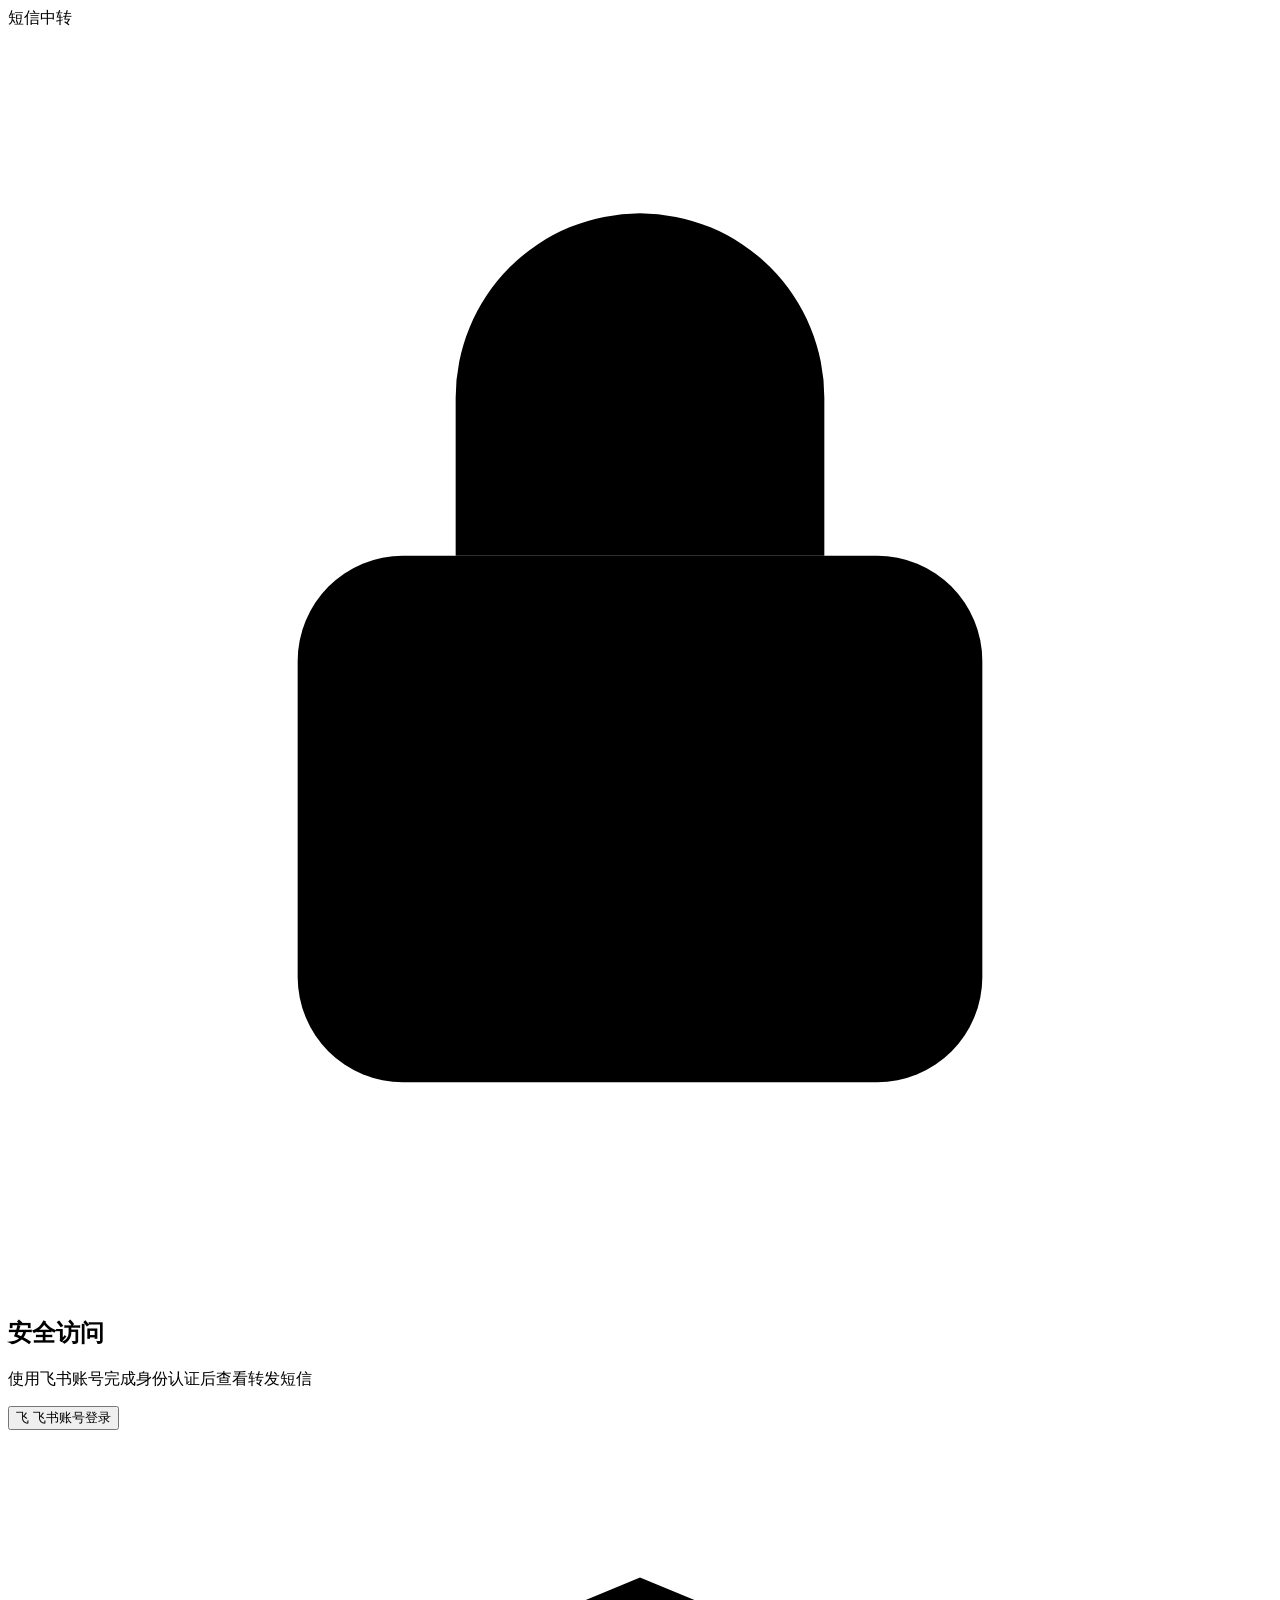
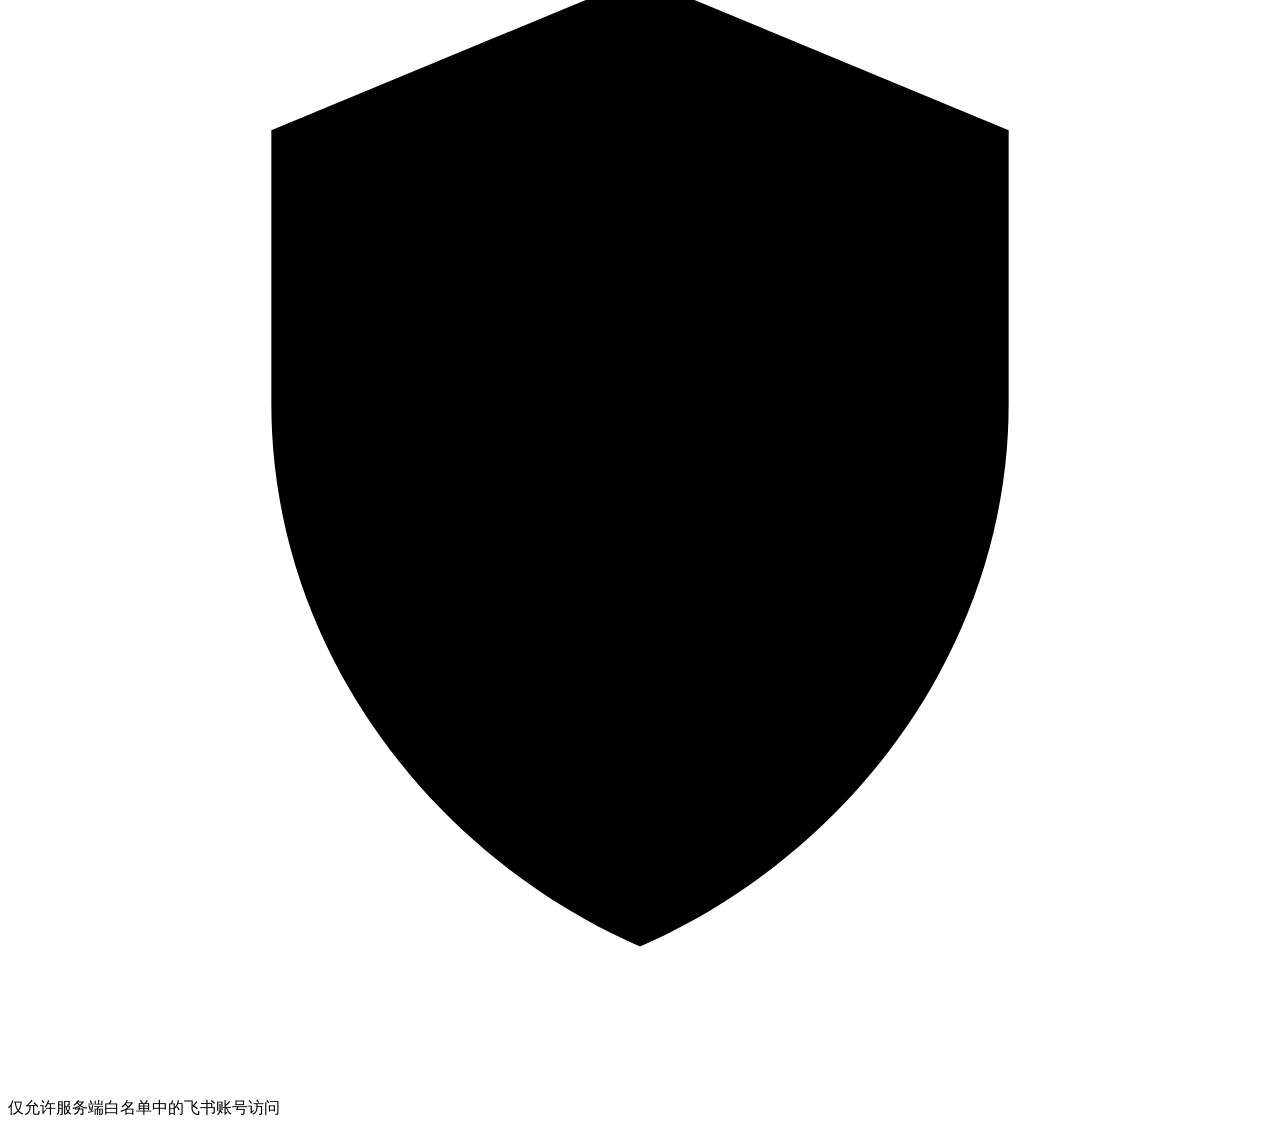
==== web/index.html @ bbb30cc6 "feat: publish self-hosted SMS relay" ====
<!doctype html>
<html lang="zh-CN">
<head>
  <meta charset="utf-8">
  <meta name="viewport" content="width=device-width, initial-scale=1, viewport-fit=cover">
  <meta name="color-scheme" content="light">
  <meta name="theme-color" content="#ffffff">
  <title>短信中转</title>
  <link rel="stylesheet" href="assets/app.css?v=1.0.0">
</head>
<body>
  <div class="site-shell">
    <header class="topbar">
      <div class="brand">短信中转</div>
      <div class="topbar-actions" id="topbar-actions" hidden>
        <span class="signed-in-user" id="signed-in-user"></span>
        <div class="service-state" id="service-state" role="status">
          <span class="status-dot" aria-hidden="true"></span>
          <span id="service-state-text">服务正常</span>
        </div>
        <span class="topbar-separator" aria-hidden="true"></span>
        <button class="text-button" id="logout-button" type="button">
          <svg aria-hidden="true" viewBox="0 0 24 24"><path d="M10 5H6.8A1.8 1.8 0 0 0 5 6.8v10.4A1.8 1.8 0 0 0 6.8 19H10M14.5 8l4 4-4 4M9 12h9"></path></svg>
          <span>退出登录</span>
        </button>
      </div>
    </header>

    <main class="login-view" id="login-view">
      <section class="login-card" aria-labelledby="login-title">
        <div class="lock-mark" aria-hidden="true">
          <svg viewBox="0 0 24 24"><rect x="5.5" y="10" width="13" height="10" rx="2"></rect><path d="M8.5 10V7a3.5 3.5 0 0 1 7 0v3M12 14v2"></path></svg>
        </div>
        <h1 id="login-title">安全访问</h1>
        <p class="login-subtitle">使用飞书账号完成身份认证后查看转发短信</p>
        <p class="form-error" id="login-error" role="alert" hidden></p>
        <button class="primary-button feishu-login-button" id="feishu-login" type="button">
          <span class="feishu-mark" aria-hidden="true">飞</span>
          <span>飞书账号登录</span>
          <span class="button-spinner" aria-hidden="true"></span>
        </button>
        <div class="session-note">
          <svg aria-hidden="true" viewBox="0 0 24 24"><path d="M12 2.8 19 5.7v5.2c0 4.5-2.9 8.5-7 10.3-4.1-1.8-7-5.8-7-10.3V5.7l7-2.9Z"></path><path d="m9 12 2 2 4-4"></path></svg>
          仅允许服务端白名单中的飞书账号访问
        </div>
      </section>
    </main>

    <main class="inbox-view" id="inbox-view" hidden>
      <section class="inbox-panel" aria-labelledby="inbox-title">
        <div class="panel-heading">
          <h1 id="inbox-title">收件箱</h1>
        </div>
        <div class="inbox-controls">
          <label class="search-box" for="search-input">
            <svg aria-hidden="true" viewBox="0 0 24 24"><circle cx="11" cy="11" r="6.5"></circle><path d="m16 16 4 4"></path></svg>
            <input id="search-input" type="search" placeholder="搜索号码或内容" autocomplete="off">
          </label>
          <div class="control-row">
            <button class="secondary-button" id="refresh-button" type="button">
              <svg aria-hidden="true" viewBox="0 0 24 24"><path d="M20 7v5h-5M4 17v-5h5"></path><path d="M6.1 9a7 7 0 0 1 11.5-2L20 9M4 15l2.4 2a7 7 0 0 0 11.5-2"></path></svg>
              刷新
            </button>
            <label class="switch-control">
              <span>自动刷新</span>
              <input id="auto-refresh" type="checkbox" checked>
              <span class="switch" aria-hidden="true"></span>
            </label>
          </div>
        </div>
        <div class="message-list" id="message-list" role="listbox" aria-label="短信列表" aria-live="polite"></div>
        <div class="list-empty" id="list-empty" hidden>
          <svg aria-hidden="true" viewBox="0 0 24 24"><path d="M4 5.5h16v11H8l-4 3v-14Z"></path></svg>
          <strong>暂无短信</strong>
          <span>收到新短信后会自动出现在这里</span>
        </div>
        <button class="load-more" id="load-more" type="button" hidden>加载更多</button>
        <div class="list-footer" id="list-footer">共 0 条</div>
      </section>

      <section class="detail-panel" aria-labelledby="detail-title">
        <div class="mobile-detail-bar">
          <button class="back-button" id="back-button" type="button">
            <svg aria-hidden="true" viewBox="0 0 24 24"><path d="m15 18-6-6 6-6"></path></svg>
            返回
          </button>
          <strong>短信详情</strong>
          <span aria-hidden="true"></span>
        </div>
        <div class="panel-heading desktop-detail-heading">
          <h2 id="detail-title">短信详情</h2>
        </div>
        <div class="detail-empty" id="detail-empty">
          <svg aria-hidden="true" viewBox="0 0 24 24"><path d="M4 7h16v12H4V7Z"></path><path d="m4 8 8 6 8-6"></path></svg>
          <strong>暂无短信</strong>
          <span>收到新短信后会自动出现在这里</span>
        </div>
        <article class="detail-card" id="detail-card" hidden>
          <div class="detail-row sender-row">
            <div class="detail-label">
              <svg aria-hidden="true" viewBox="0 0 24 24"><circle cx="12" cy="8" r="3.5"></circle><path d="M5 21v-2a7 7 0 0 1 14 0v2"></path></svg>
              <span>来源号码</span>
            </div>
            <div class="detail-value detail-sender-value">
              <span id="detail-sender"></span>
              <button class="copy-button" id="copy-sender" type="button" aria-label="复制来源号码" title="复制来源号码">
                <svg aria-hidden="true" viewBox="0 0 24 24"><rect x="8" y="8" width="10" height="10" rx="1.5"></rect><path d="M16 8V6a2 2 0 0 0-2-2H6a2 2 0 0 0-2 2v8a2 2 0 0 0 2 2h2"></path></svg>
              </button>
            </div>
          </div>
          <div class="detail-row content-row">
            <div class="detail-label">
              <svg aria-hidden="true" viewBox="0 0 24 24"><path d="M4 5h16v12H8l-4 3V5Z"></path><path d="M8 9h8M8 13h5"></path></svg>
              <span>短信内容</span>
            </div>
            <p class="message-content" id="detail-content"></p>
          </div>
          <div class="detail-row" id="verification-row" hidden>
            <div class="detail-label">
              <svg aria-hidden="true" viewBox="0 0 24 24"><path d="M5 7h14v10H5z"></path><path d="M8 10h8M8 14h5"></path></svg>
              <span>验证码</span>
            </div>
            <button class="verification-code" id="detail-code" type="button" title="点击复制验证码" aria-label="点击复制验证码"></button>
          </div>
          <div class="detail-row">
            <div class="detail-label">
              <svg aria-hidden="true" viewBox="0 0 24 24"><circle cx="12" cy="12" r="8"></circle><path d="M12 7v5l3 2"></path></svg>
              <span>接收时间</span>
            </div>
            <div class="detail-value" id="detail-time"></div>
          </div>
          <div class="detail-row">
            <div class="detail-label">
              <svg aria-hidden="true" viewBox="0 0 24 24"><path d="M7 3h8l3 3v15H7V3Z"></path><path d="M10 10h5v6h-5zM10 7h2"></path></svg>
              <span>SIM 卡</span>
            </div>
            <div class="detail-value" id="detail-sim"></div>
          </div>
          <div class="detail-row">
            <div class="detail-label">
              <svg aria-hidden="true" viewBox="0 0 24 24"><rect x="7" y="2.5" width="10" height="19" rx="2"></rect><path d="M10 18h4"></path></svg>
              <span>设备</span>
            </div>
            <div class="detail-value" id="detail-device"></div>
          </div>
          <div class="detail-row">
            <div class="detail-label">
              <svg aria-hidden="true" viewBox="0 0 24 24"><path d="M6 4h12v16H6zM9 8h6M9 12h6M9 16h4"></path></svg>
              <span>应用版本</span>
            </div>
            <div class="detail-value" id="detail-version"></div>
          </div>
        </article>
      </section>
    </main>
  </div>
  <div class="toast" id="toast" role="status" aria-live="polite" hidden></div>
  <script src="assets/app.js?v=1.0.0" defer></script>
</body>
</html>
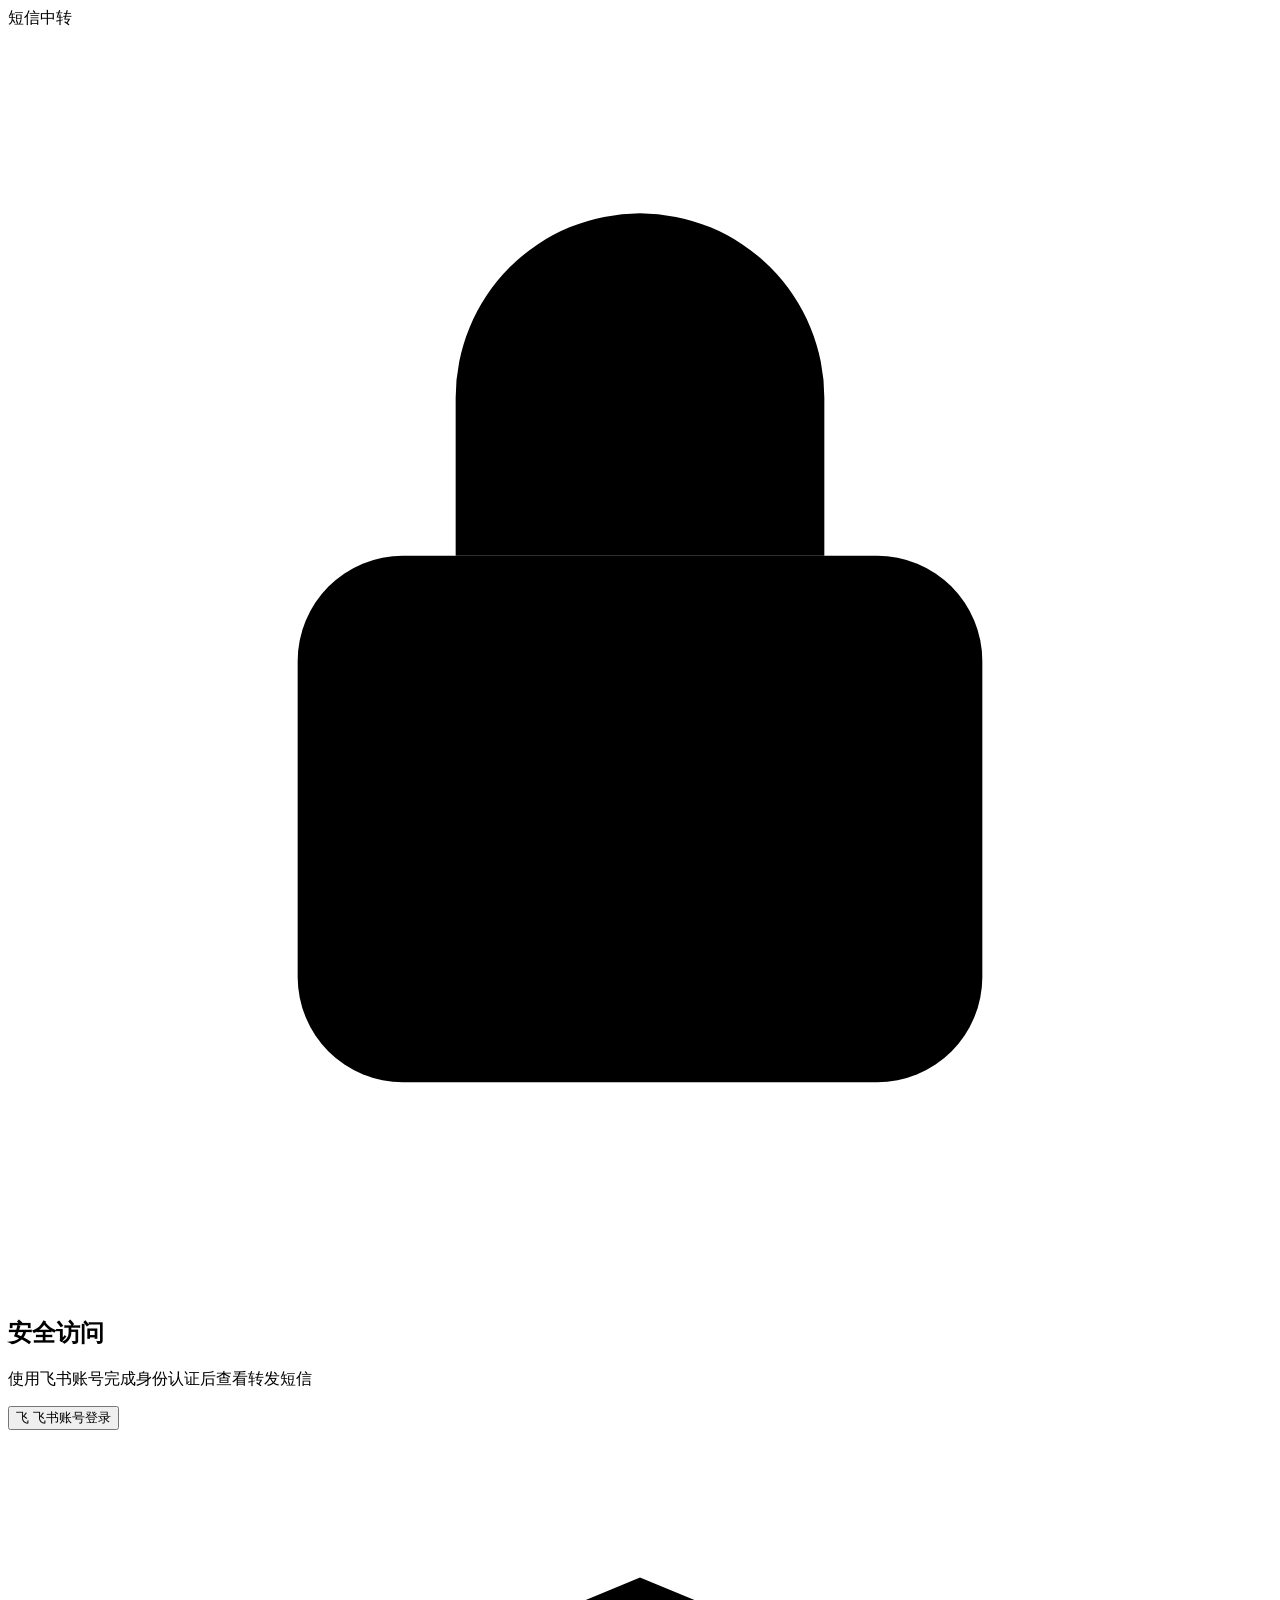
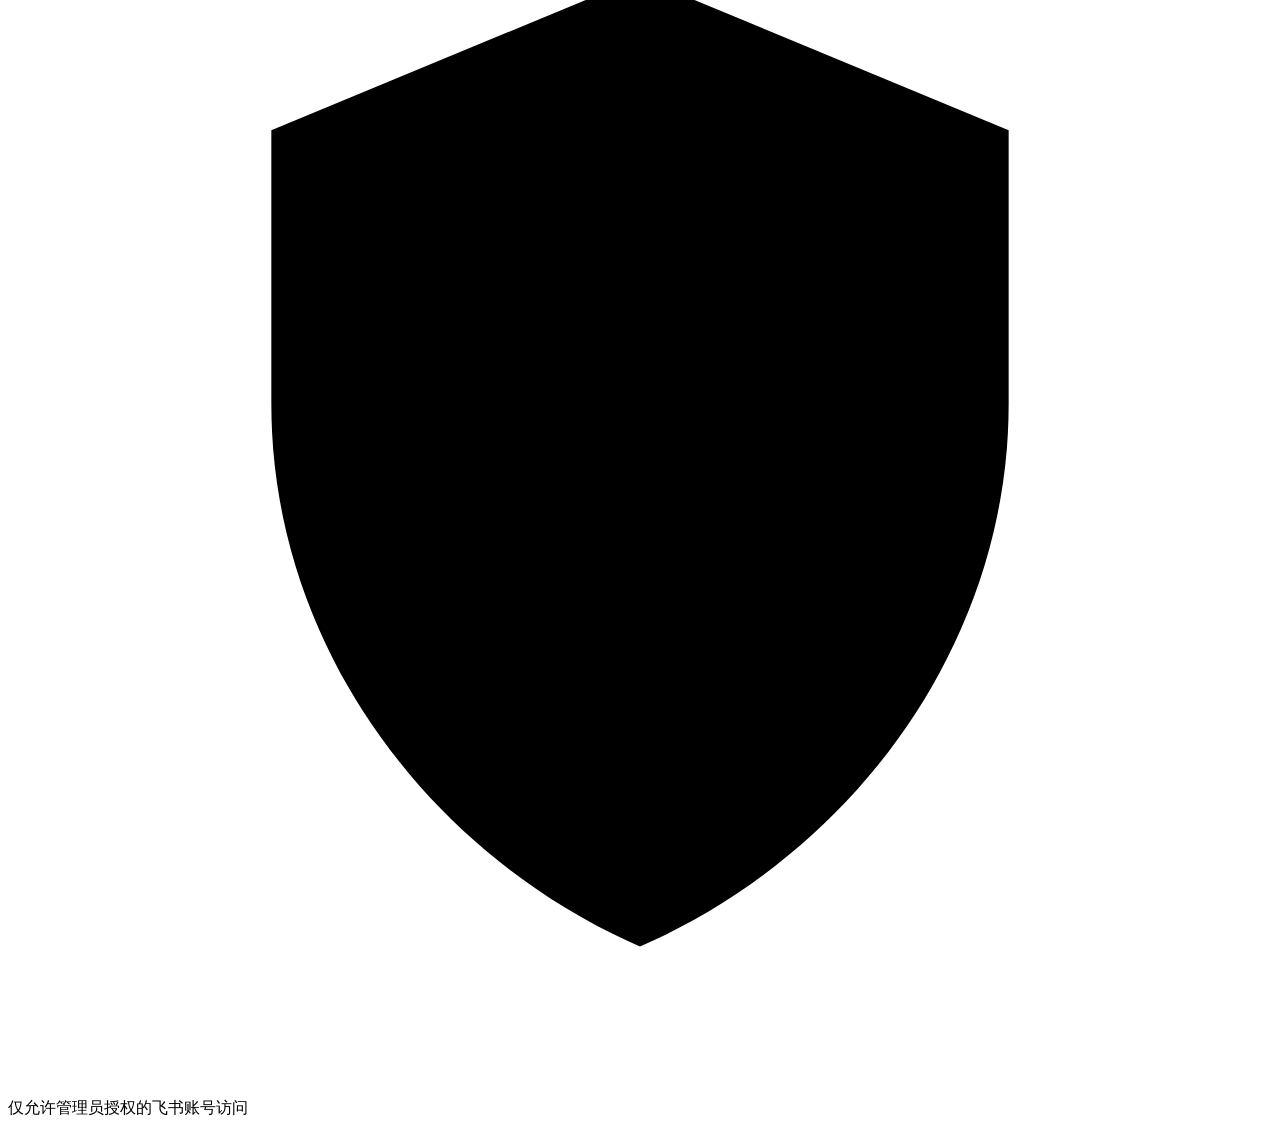
==== commit 14964e37: "feat: add Feishu directory access management" ====
--- a/web/index.html
+++ b/web/index.html
@@ -6,12 +6,18 @@
   <meta name="color-scheme" content="light">
   <meta name="theme-color" content="#ffffff">
   <title>短信中转</title>
-  <link rel="stylesheet" href="assets/app.css?v=1.0.0">
+  <link rel="stylesheet" href="assets/app.css?v=1.1.0">
 </head>
 <body>
   <div class="site-shell">
     <header class="topbar">
-      <div class="brand">短信中转</div>
+      <div class="brand-group">
+        <div class="brand">短信中转</div>
+        <nav class="main-nav" id="main-nav" aria-label="主导航" hidden>
+          <button class="nav-button is-active" id="inbox-nav" type="button">收件箱</button>
+          <button class="nav-button" id="permissions-nav" type="button" hidden>权限管理</button>
+        </nav>
+      </div>
       <div class="topbar-actions" id="topbar-actions" hidden>
         <span class="signed-in-user" id="signed-in-user"></span>
         <div class="service-state" id="service-state" role="status">
@@ -41,7 +47,7 @@
         </button>
         <div class="session-note">
           <svg aria-hidden="true" viewBox="0 0 24 24"><path d="M12 2.8 19 5.7v5.2c0 4.5-2.9 8.5-7 10.3-4.1-1.8-7-5.8-7-10.3V5.7l7-2.9Z"></path><path d="m9 12 2 2 4-4"></path></svg>
-          仅允许服务端白名单中的飞书账号访问
+          仅允许管理员授权的飞书账号访问
         </div>
       </section>
     </main>
@@ -153,8 +159,73 @@
         </article>
       </section>
     </main>
+
+    <main class="permissions-view" id="permissions-view" hidden>
+      <section class="permissions-shell" aria-labelledby="permissions-title">
+        <header class="permissions-header">
+          <div>
+            <p class="eyebrow">访问控制</p>
+            <h1 id="permissions-title">权限管理</h1>
+            <p>从飞书企业架构中选择部门或成员，决定谁可以登录短信页面。</p>
+          </div>
+          <button class="secondary-button" id="sync-directory" type="button">
+            <svg aria-hidden="true" viewBox="0 0 24 24"><path d="M20 7v5h-5M4 17v-5h5"></path><path d="M6.1 9a7 7 0 0 1 11.5-2L20 9M4 15l2.4 2a7 7 0 0 0 11.5-2"></path></svg>
+            同步企业架构
+          </button>
+        </header>
+
+        <div class="directory-status" id="directory-status" role="status">
+          <span class="status-dot" aria-hidden="true"></span>
+          <span id="directory-status-text">正在读取企业架构…</span>
+          <time id="directory-sync-time"></time>
+        </div>
+
+        <div class="permission-grid">
+          <section class="directory-panel" aria-labelledby="directory-title">
+            <div class="permission-panel-heading">
+              <div>
+                <h2 id="directory-title">企业架构</h2>
+                <p>勾选部门将授权其全部子部门成员</p>
+              </div>
+              <span class="count-badge" id="department-grant-count">0 个部门</span>
+            </div>
+            <label class="search-box compact-search" for="department-search">
+              <svg aria-hidden="true" viewBox="0 0 24 24"><circle cx="11" cy="11" r="6.5"></circle><path d="m16 16 4 4"></path></svg>
+              <input id="department-search" type="search" placeholder="搜索部门" autocomplete="off">
+            </label>
+            <div class="directory-tree" id="directory-tree" role="tree"></div>
+            <div class="panel-placeholder" id="directory-empty" hidden>尚未同步到部门数据</div>
+          </section>
+
+          <section class="member-panel" aria-labelledby="member-title">
+            <div class="permission-panel-heading member-heading">
+              <div>
+                <h2 id="member-title">成员</h2>
+                <p id="selected-department-label">选择左侧部门查看直属成员</p>
+              </div>
+              <span class="count-badge" id="user-grant-count">0 人单独授权</span>
+            </div>
+            <label class="search-box compact-search" for="member-search">
+              <svg aria-hidden="true" viewBox="0 0 24 24"><circle cx="11" cy="11" r="6.5"></circle><path d="m16 16 4 4"></path></svg>
+              <input id="member-search" type="search" placeholder="搜索当前部门成员" autocomplete="off">
+            </label>
+            <div class="member-list" id="member-list"></div>
+            <div class="panel-placeholder" id="member-empty">请选择一个部门</div>
+            <button class="load-more" id="member-load-more" type="button" hidden>加载更多成员</button>
+          </section>
+        </div>
+
+        <footer class="permission-footer">
+          <div>
+            <strong id="access-summary">尚未设置普通用户权限</strong>
+            <span>当前管理员由服务端配置保护，无法在此页面撤销。</span>
+          </div>
+          <button class="primary-button save-access-button" id="save-access" type="button">保存权限</button>
+        </footer>
+      </section>
+    </main>
   </div>
   <div class="toast" id="toast" role="status" aria-live="polite" hidden></div>
-  <script src="assets/app.js?v=1.0.0" defer></script>
+  <script src="assets/app.js?v=1.1.0" defer></script>
 </body>
 </html>
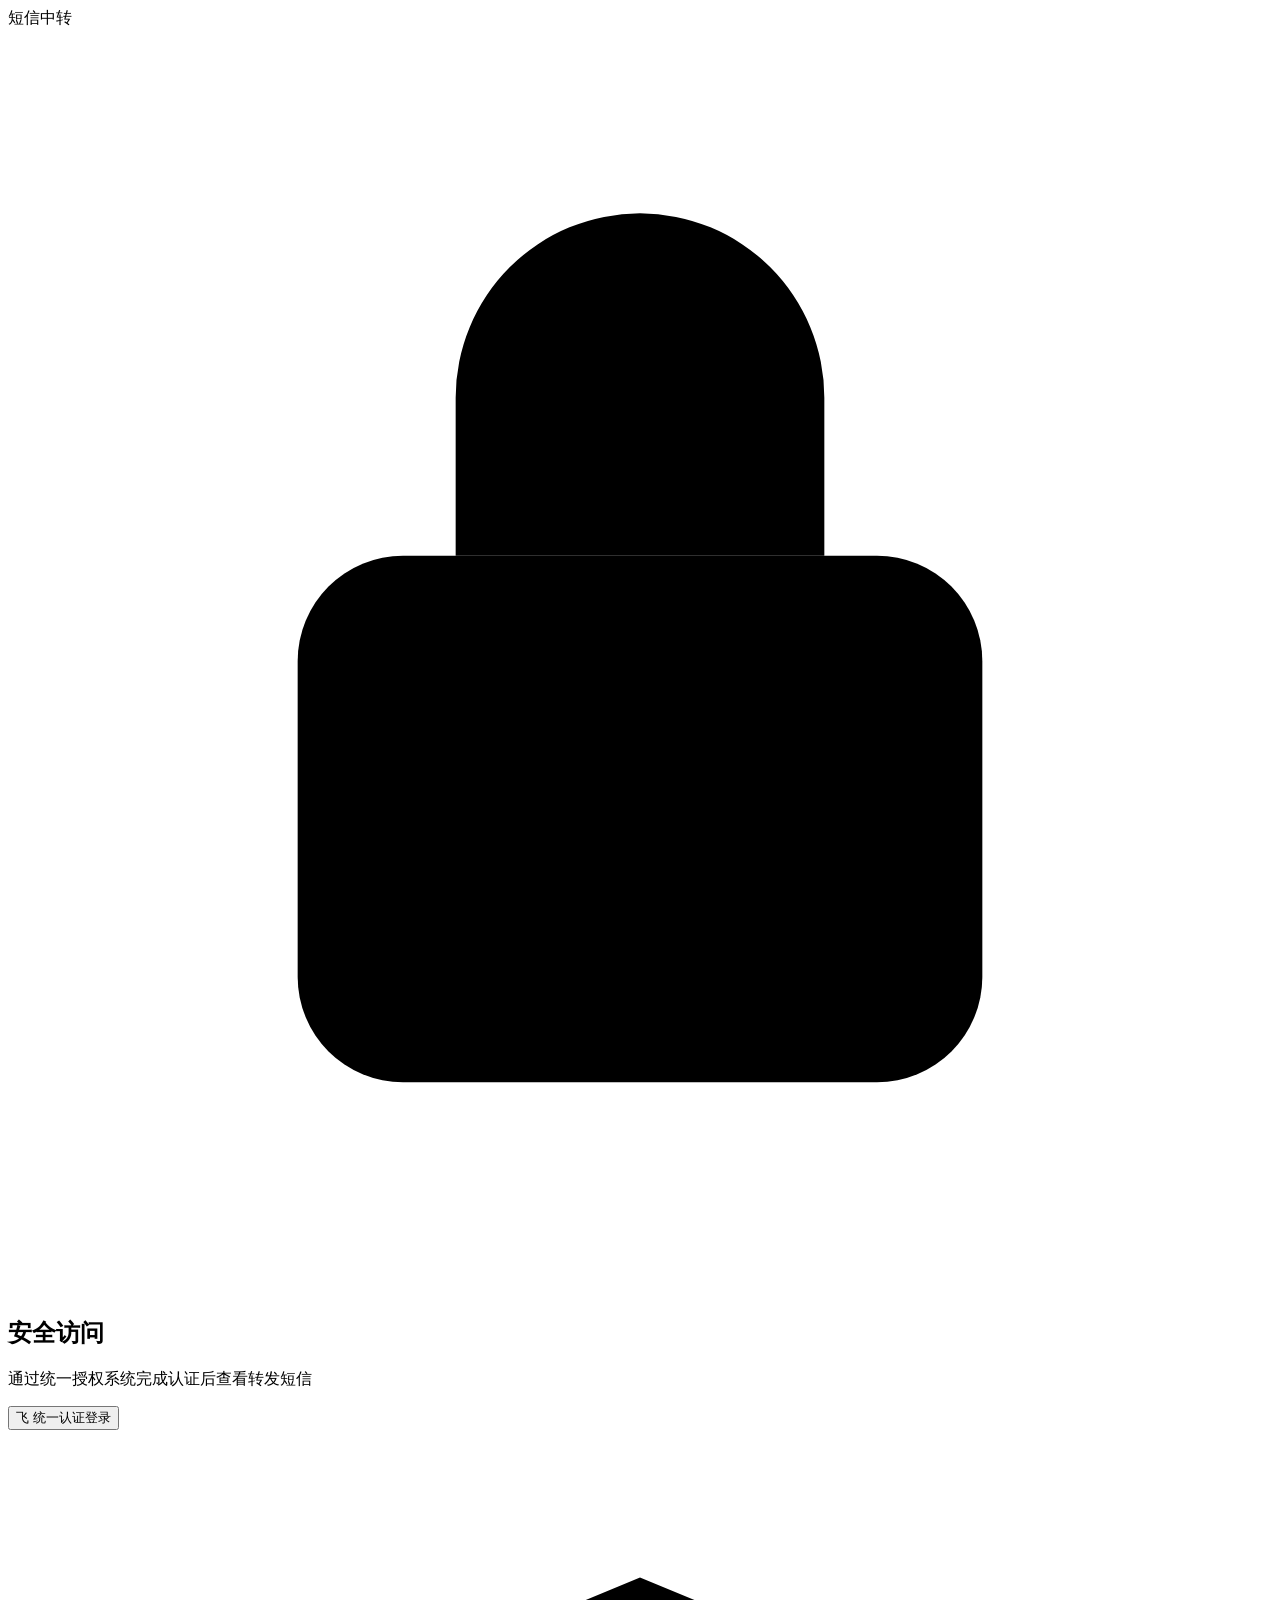
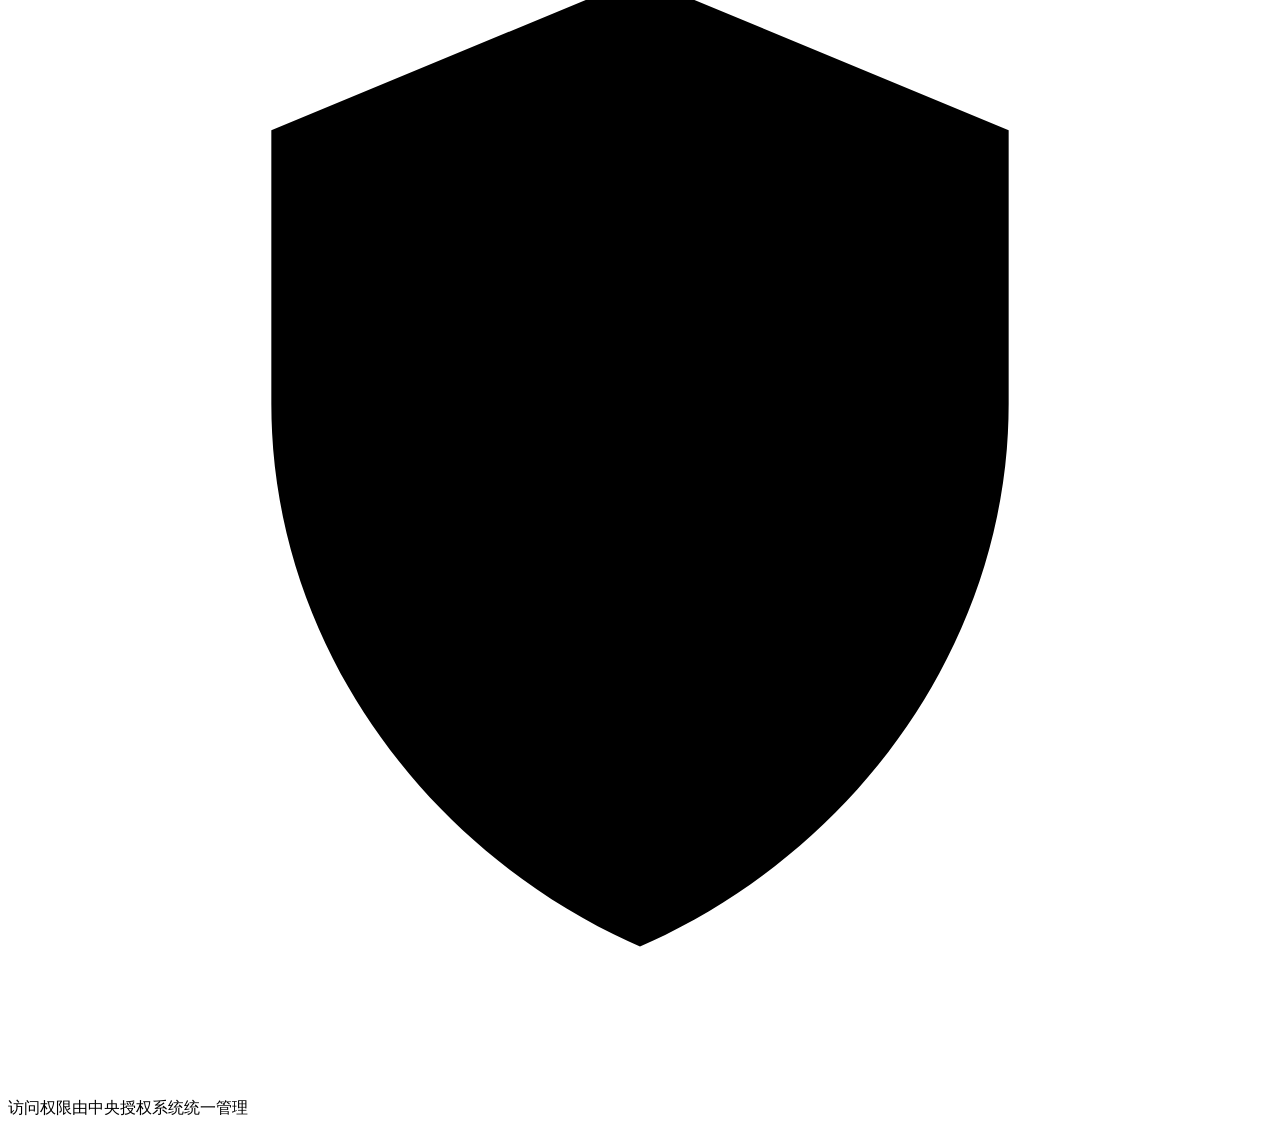
==== commit c2ad625a: "feat: migrate web auth to central OAuth" ====
--- a/web/index.html
+++ b/web/index.html
@@ -6,7 +6,7 @@
   <meta name="color-scheme" content="light">
   <meta name="theme-color" content="#ffffff">
   <title>短信中转</title>
-  <link rel="stylesheet" href="assets/app.css?v=1.1.0">
+  <link rel="stylesheet" href="assets/app.css?v=1.2.1">
 </head>
 <body>
   <div class="site-shell">
@@ -15,7 +15,6 @@
         <div class="brand">短信中转</div>
         <nav class="main-nav" id="main-nav" aria-label="主导航" hidden>
           <button class="nav-button is-active" id="inbox-nav" type="button">收件箱</button>
-          <button class="nav-button" id="permissions-nav" type="button" hidden>权限管理</button>
         </nav>
       </div>
       <div class="topbar-actions" id="topbar-actions" hidden>
@@ -38,16 +37,16 @@
           <svg viewBox="0 0 24 24"><rect x="5.5" y="10" width="13" height="10" rx="2"></rect><path d="M8.5 10V7a3.5 3.5 0 0 1 7 0v3M12 14v2"></path></svg>
         </div>
         <h1 id="login-title">安全访问</h1>
-        <p class="login-subtitle">使用飞书账号完成身份认证后查看转发短信</p>
+        <p class="login-subtitle">通过统一授权系统完成认证后查看转发短信</p>
         <p class="form-error" id="login-error" role="alert" hidden></p>
         <button class="primary-button feishu-login-button" id="feishu-login" type="button">
           <span class="feishu-mark" aria-hidden="true">飞</span>
-          <span>飞书账号登录</span>
+          <span>统一认证登录</span>
           <span class="button-spinner" aria-hidden="true"></span>
         </button>
         <div class="session-note">
           <svg aria-hidden="true" viewBox="0 0 24 24"><path d="M12 2.8 19 5.7v5.2c0 4.5-2.9 8.5-7 10.3-4.1-1.8-7-5.8-7-10.3V5.7l7-2.9Z"></path><path d="m9 12 2 2 4-4"></path></svg>
-          仅允许管理员授权的飞书账号访问
+          访问权限由中央授权系统统一管理
         </div>
       </section>
     </main>
@@ -60,7 +59,7 @@
         <div class="inbox-controls">
           <label class="search-box" for="search-input">
             <svg aria-hidden="true" viewBox="0 0 24 24"><circle cx="11" cy="11" r="6.5"></circle><path d="m16 16 4 4"></path></svg>
-            <input id="search-input" type="search" placeholder="搜索号码或内容" autocomplete="off">
+            <input id="search-input" type="search" placeholder="搜索标签、号码或内容" autocomplete="off">
           </label>
           <div class="control-row">
             <button class="secondary-button" id="refresh-button" type="button">
@@ -102,6 +101,13 @@
           <span>收到新短信后会自动出现在这里</span>
         </div>
         <article class="detail-card" id="detail-card" hidden>
+          <div class="detail-row" id="detail-tag-row" hidden>
+            <div class="detail-label">
+              <svg aria-hidden="true" viewBox="0 0 24 24"><path d="M4 5h10l6 6-9 9-7-7V5Z"></path><circle cx="9" cy="10" r="1"></circle></svg>
+              <span>平台标签</span>
+            </div>
+            <div class="detail-value"><span class="detail-platform-tag" id="detail-tag"></span></div>
+          </div>
           <div class="detail-row sender-row">
             <div class="detail-label">
               <svg aria-hidden="true" viewBox="0 0 24 24"><circle cx="12" cy="8" r="3.5"></circle><path d="M5 21v-2a7 7 0 0 1 14 0v2"></path></svg>
@@ -137,8 +143,15 @@
           </div>
           <div class="detail-row">
             <div class="detail-label">
+              <svg aria-hidden="true" viewBox="0 0 24 24"><path d="M7 3h10v18H7z"></path><path d="M10 6h4M10 18h4"></path></svg>
+              <span>接收手机号</span>
+            </div>
+            <div class="detail-value" id="detail-phone"></div>
+          </div>
+          <div class="detail-row">
+            <div class="detail-label">
               <svg aria-hidden="true" viewBox="0 0 24 24"><path d="M7 3h8l3 3v15H7V3Z"></path><path d="M10 10h5v6h-5zM10 7h2"></path></svg>
-              <span>SIM 卡</span>
+              <span>SIM 卡槽</span>
             </div>
             <div class="detail-value" id="detail-sim"></div>
           </div>
@@ -160,72 +173,8 @@
       </section>
     </main>
 
-    <main class="permissions-view" id="permissions-view" hidden>
-      <section class="permissions-shell" aria-labelledby="permissions-title">
-        <header class="permissions-header">
-          <div>
-            <p class="eyebrow">访问控制</p>
-            <h1 id="permissions-title">权限管理</h1>
-            <p>从飞书企业架构中选择部门或成员，决定谁可以登录短信页面。</p>
-          </div>
-          <button class="secondary-button" id="sync-directory" type="button">
-            <svg aria-hidden="true" viewBox="0 0 24 24"><path d="M20 7v5h-5M4 17v-5h5"></path><path d="M6.1 9a7 7 0 0 1 11.5-2L20 9M4 15l2.4 2a7 7 0 0 0 11.5-2"></path></svg>
-            同步企业架构
-          </button>
-        </header>
-
-        <div class="directory-status" id="directory-status" role="status">
-          <span class="status-dot" aria-hidden="true"></span>
-          <span id="directory-status-text">正在读取企业架构…</span>
-          <time id="directory-sync-time"></time>
-        </div>
-
-        <div class="permission-grid">
-          <section class="directory-panel" aria-labelledby="directory-title">
-            <div class="permission-panel-heading">
-              <div>
-                <h2 id="directory-title">企业架构</h2>
-                <p>勾选部门将授权其全部子部门成员</p>
-              </div>
-              <span class="count-badge" id="department-grant-count">0 个部门</span>
-            </div>
-            <label class="search-box compact-search" for="department-search">
-              <svg aria-hidden="true" viewBox="0 0 24 24"><circle cx="11" cy="11" r="6.5"></circle><path d="m16 16 4 4"></path></svg>
-              <input id="department-search" type="search" placeholder="搜索部门" autocomplete="off">
-            </label>
-            <div class="directory-tree" id="directory-tree" role="tree"></div>
-            <div class="panel-placeholder" id="directory-empty" hidden>尚未同步到部门数据</div>
-          </section>
-
-          <section class="member-panel" aria-labelledby="member-title">
-            <div class="permission-panel-heading member-heading">
-              <div>
-                <h2 id="member-title">成员</h2>
-                <p id="selected-department-label">选择左侧部门查看直属成员</p>
-              </div>
-              <span class="count-badge" id="user-grant-count">0 人单独授权</span>
-            </div>
-            <label class="search-box compact-search" for="member-search">
-              <svg aria-hidden="true" viewBox="0 0 24 24"><circle cx="11" cy="11" r="6.5"></circle><path d="m16 16 4 4"></path></svg>
-              <input id="member-search" type="search" placeholder="搜索当前部门成员" autocomplete="off">
-            </label>
-            <div class="member-list" id="member-list"></div>
-            <div class="panel-placeholder" id="member-empty">请选择一个部门</div>
-            <button class="load-more" id="member-load-more" type="button" hidden>加载更多成员</button>
-          </section>
-        </div>
-
-        <footer class="permission-footer">
-          <div>
-            <strong id="access-summary">尚未设置普通用户权限</strong>
-            <span>当前管理员由服务端配置保护，无法在此页面撤销。</span>
-          </div>
-          <button class="primary-button save-access-button" id="save-access" type="button">保存权限</button>
-        </footer>
-      </section>
-    </main>
   </div>
   <div class="toast" id="toast" role="status" aria-live="polite" hidden></div>
-  <script src="assets/app.js?v=1.1.0" defer></script>
+  <script src="assets/app.js?v=1.2.1" defer></script>
 </body>
 </html>
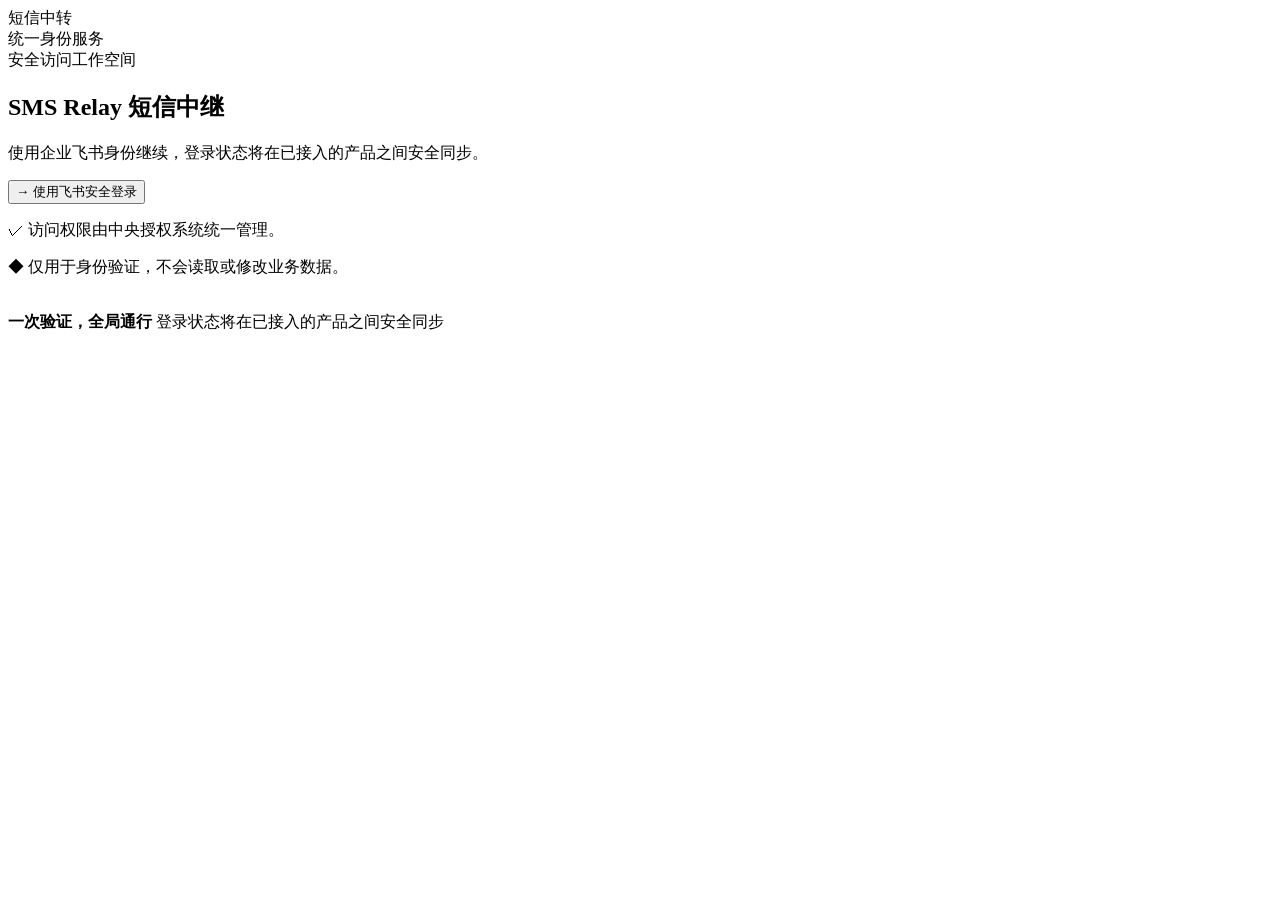
==== commit f43b191b: "fix(web): align central login experience" ====
--- a/web/index.html
+++ b/web/index.html
@@ -6,9 +6,9 @@
   <meta name="color-scheme" content="light">
   <meta name="theme-color" content="#ffffff">
   <title>短信中转</title>
-  <link rel="stylesheet" href="assets/app.css?v=1.2.1">
+  <link rel="stylesheet" href="assets/app.css?v=1.3.0">
 </head>
-<body>
+<body class="is-auth-view">
   <div class="site-shell">
     <header class="topbar">
       <div class="brand-group">
@@ -32,23 +32,45 @@
     </header>
 
     <main class="login-view" id="login-view">
-      <section class="login-card" aria-labelledby="login-title">
-        <div class="lock-mark" aria-hidden="true">
-          <svg viewBox="0 0 24 24"><rect x="5.5" y="10" width="13" height="10" rx="2"></rect><path d="M8.5 10V7a3.5 3.5 0 0 1 7 0v3M12 14v2"></path></svg>
-        </div>
-        <h1 id="login-title">安全访问</h1>
-        <p class="login-subtitle">通过统一授权系统完成认证后查看转发短信</p>
-        <p class="form-error" id="login-error" role="alert" hidden></p>
-        <button class="primary-button feishu-login-button" id="feishu-login" type="button">
-          <span class="feishu-mark" aria-hidden="true">飞</span>
-          <span>统一认证登录</span>
-          <span class="button-spinner" aria-hidden="true"></span>
-        </button>
-        <div class="session-note">
-          <svg aria-hidden="true" viewBox="0 0 24 24"><path d="M12 2.8 19 5.7v5.2c0 4.5-2.9 8.5-7 10.3-4.1-1.8-7-5.8-7-10.3V5.7l7-2.9Z"></path><path d="m9 12 2 2 4-4"></path></svg>
-          访问权限由中央授权系统统一管理
-        </div>
-      </section>
+      <div class="auth-shell">
+        <section class="auth-copy" aria-labelledby="login-title">
+          <div class="brand-lockup" aria-label="统一身份服务">
+            <span class="brand-mark" aria-hidden="true"><i></i><i></i><i></i></span>
+            <span class="brand-name">统一身份服务</span>
+          </div>
+          <div class="login-stack">
+            <div class="product-line">
+              <span class="product-dot" aria-hidden="true"></span>
+              <span>安全访问工作空间</span>
+            </div>
+            <h1 id="login-title">SMS Relay 短信中继</h1>
+            <p class="login-intro">使用企业飞书身份继续，登录状态将在已接入的产品之间安全同步。</p>
+            <button class="login-button feishu-login-button" id="feishu-login" type="button">
+              <span class="button-icon" aria-hidden="true">→</span>
+              <span>使用飞书安全登录</span>
+              <span class="button-spinner" aria-hidden="true"></span>
+            </button>
+            <p class="form-error" id="login-error" role="alert" hidden></p>
+            <div class="trust-panel">
+              <p class="trust-row">
+                <span class="trust-icon trust-icon-check" aria-hidden="true">✓</span>
+                <span>访问权限由中央授权系统统一管理。</span>
+              </p>
+              <p class="trust-row">
+                <span class="trust-icon trust-icon-shield" aria-hidden="true">◆</span>
+                <span>仅用于身份验证，不会读取或修改业务数据。</span>
+              </p>
+            </div>
+          </div>
+        </section>
+        <aside class="auth-visual" aria-hidden="true">
+          <img class="visual-panel" src="assets/login-visual.svg?v=1.3.0" alt="">
+          <div class="visual-caption">
+            <strong>一次验证，全局通行</strong>
+            <span>登录状态将在已接入的产品之间安全同步</span>
+          </div>
+        </aside>
+      </div>
     </main>
 
     <main class="inbox-view" id="inbox-view" hidden>
@@ -175,6 +197,6 @@
 
   </div>
   <div class="toast" id="toast" role="status" aria-live="polite" hidden></div>
-  <script src="assets/app.js?v=1.2.1" defer></script>
+  <script src="assets/app.js?v=1.3.0" defer></script>
 </body>
 </html>
